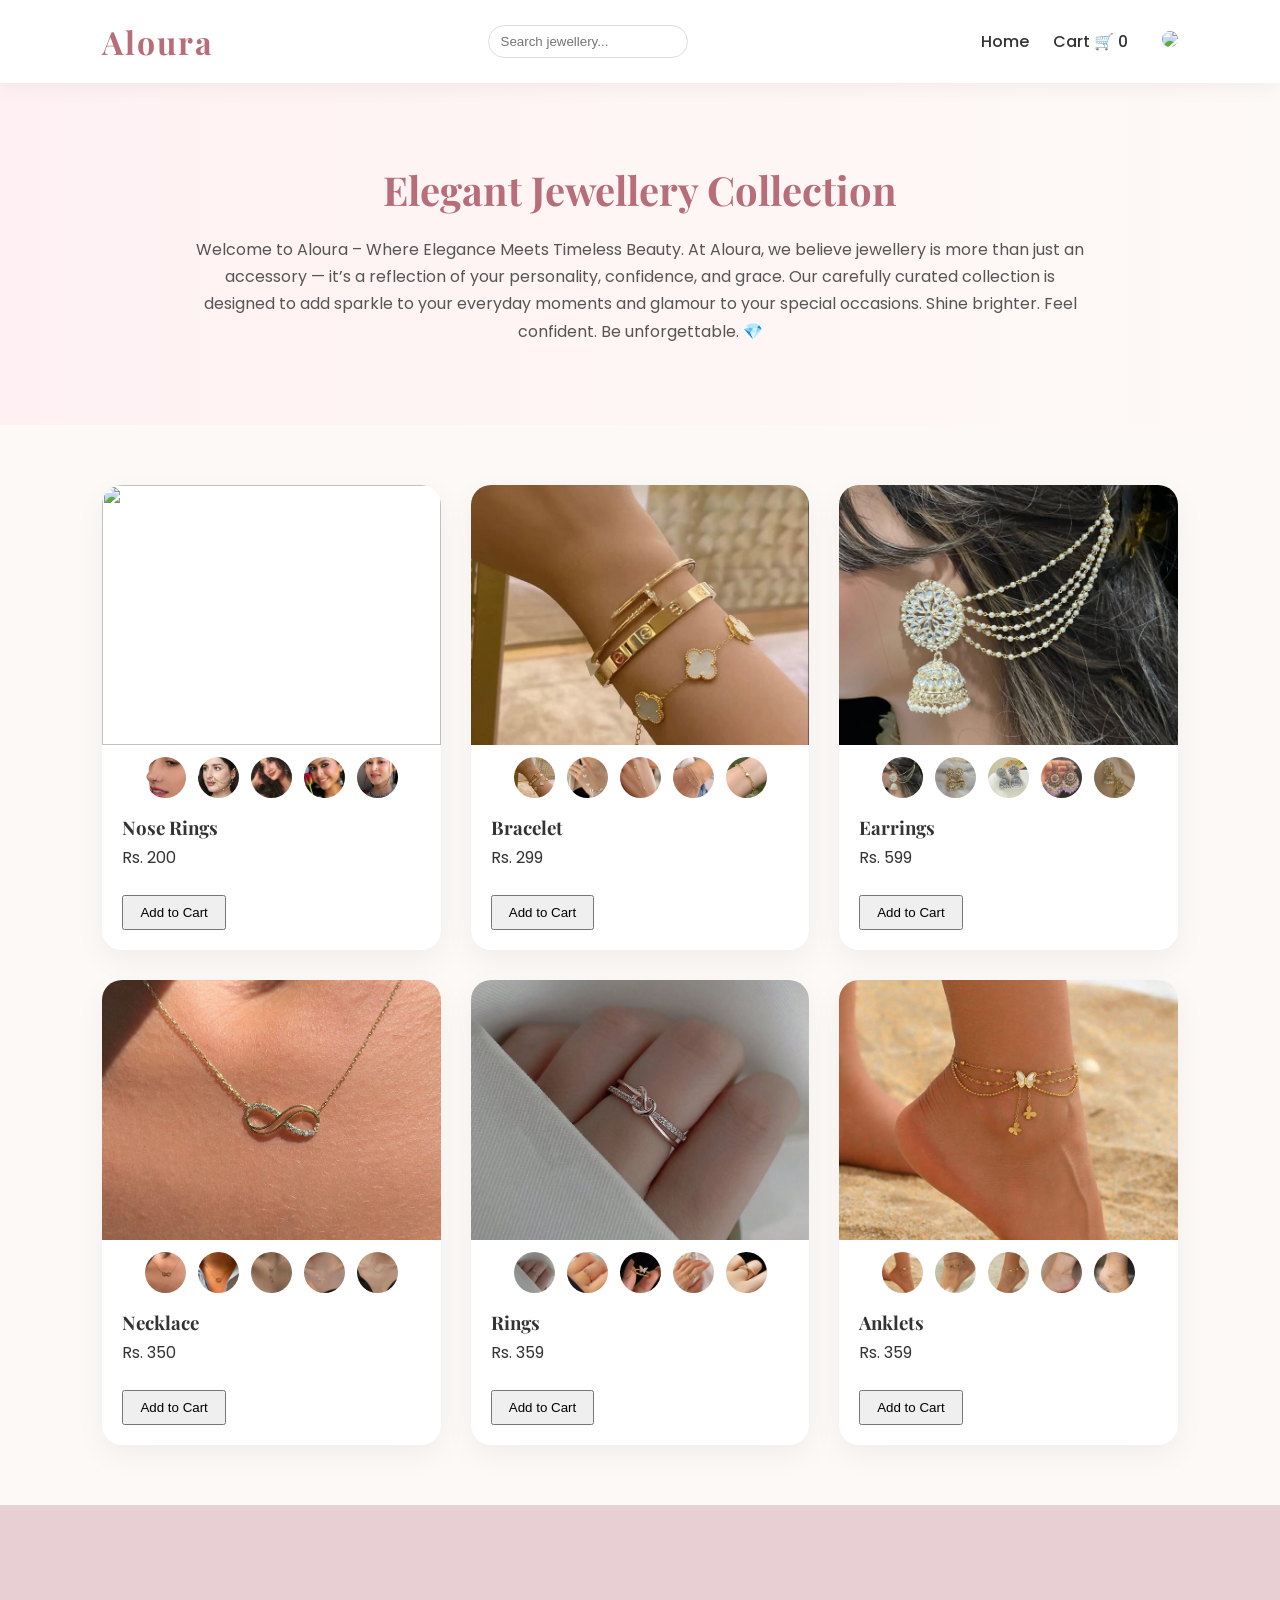
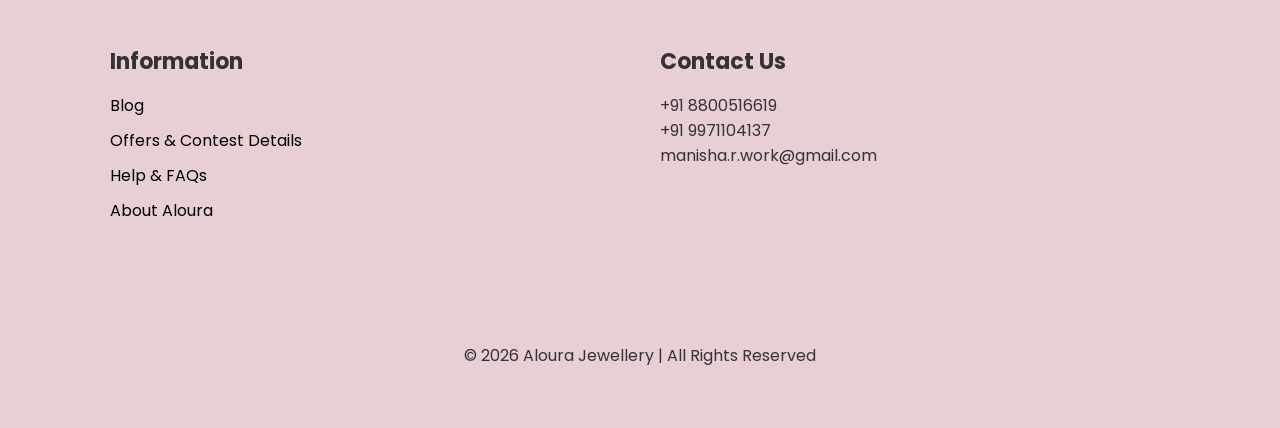
==== index.html @ a0c06a1c "Add files via upload" ====
<!DOCTYPE html>
<html>
<head>
    <title>Jewellery</title>
    <link rel="stylesheet" href="style.css">
</head>

<body>

<header>
    <h1>Aloura</h1>

    <input type="text" id="searchBar" placeholder="Search jewellery..." onkeyup="searchProducts()">

    <nav>
        <a href="index.html">Home</a>
        <a href="cart.html">Cart 🛒 <span id="cart-count">0</span></a>
        <a href="login.html" id="profile-link">
<img id="profile-icon" src="https://cdn-icons-png.flaticon.com/512/847/847969.png" width="28">
</a>
    </nav>
</header>


<!-- Hero Section -->
<section class="hero">
    <h2>Elegant Jewellery Collection</h2>
    <p>
        Welcome to Aloura – Where Elegance Meets Timeless Beauty.
        At Aloura, we believe jewellery is more than just an accessory — it’s a reflection of your personality,
        confidence, and grace. Our carefully curated collection is designed to add sparkle to your everyday
        moments and glamour to your special occasions.
        Shine brighter. Feel confident. Be unforgettable. 💎
    </p>
</section>


<!-- Products Section -->
<section class="products">

    <!-- Nose Ring Product -->
    <div class="product">
        <div class="image-wrapper">
            <img class="main-product"
                 src="https://i.pinimg.com/1200x/d3/a5/17/d3a517268d908f325f69879e1fd48f85.jpg">

            <!-- Variants -->
            <div class="variants">
                <img src="nosering1.jpg"
                     onclick="selectVariant(this,300)">
                <img src="nosering2.jpg"
                     onclick="selectVariant(this,250)">
                <img src="nosering3.jpg"
                     onclick="selectVariant(this,350)">
                <img src="nosering4.jpg"
                     onclick="selectVariant(this,200)">
                <img src="nosering5.jpg"
                     onclick="selectVariant(this,300)">
            </div>
        </div>

        <h3>Nose Rings</h3>
        <p>Rs. <span class="price">200</span></p>
        <button onclick="
addToCart(
'Nose Rings',
this.closest('.product').querySelector('.price').innerText,
this.closest('.product').querySelector('.main-product').src
)">
Add to Cart
</button>
    </div>
    
   

    <!-- Bracelet -->
    <div class="product">

    <div class="image-wrapper">
        <img class="main-product" src="bracelet.jpg">
    </div>

     <!--varients-->
     <div class="variants">
                <img src="bracelet.jpg" onclick="selectVariant(this, 499)">
                <img src="bracelet1.jpg" onclick="selectVariant(this, 399)">
                <img src="bracelet2.jpg" onclick="selectVariant(this, 300)">
                <img src="bracelet3.jpg" onclick="selectVariant(this, 299)">
                <img src="bracelet4.jpg" onclick="selectVariant(this, 300)">
            </div>

    <h3>Bracelet</h3>
    <p>Rs. <span class="price">299</span></p>

    <button onclick="
addToCart(
'Bracelet',
this.closest('.product').querySelector('.price').innerText,
this.closest('.product').querySelector('.main-product').src
)">
Add to Cart
</button>
</div>


    <!-- Traditional Earrings -->
    <div class="product">

    <div class="image-wrapper">
        <img class="main-product" src="traditionalearring.jpg">
    </div>

     <!--varients-->
     <div class="variants">
                <img src="traditionalearring.jpg" onclick="selectVariant(this, 499)">
                <img src="traditionalearring2.jpg" onclick="selectVariant(this, 299)">
                <img src="traditionalearring3.jpg" onclick="selectVariant(this, 350)">
                <img src="traditionalearring4.jpg" onclick="selectVariant(this, 499)">
                <img src="traditionalearring5.jpg" onclick="selectVariant(this, 350)">
            </div>

    <h3>Earrings</h3>
    <p>Rs. <span class="price">599</span></p>

    <button onclick="
addToCart(
'Earrings',
this.closest('.product').querySelector('.price').innerText,
this.closest('.product').querySelector('.main-product').src
)">
Add to Cart
</button>
</div>


    <!-- Necklace -->
    <div class="product">

    <div class="image-wrapper">
        <img class="main-product" src="necklace1.jpg">
    </div>

     <!--varients-->
     <div class="variants">
                <img src="necklace1.jpg" onclick="selectVariant(this, 350)">
                <img src="necklace2.jpg" onclick="selectVariant(this, 399)">
                <img src="necklace3.jpg" onclick="selectVariant(this, 350)">
                <img src="necklace4.jpg" onclick="selectVariant(this, 459)">
                <img src="necklace5.jpg" onclick="selectVariant(this, 490)">
            </div>

    <h3>Necklace</h3>
    <p>Rs. <span class="price">350</span></p>

    <button onclick="
addToCart(
'Necklace',
this.closest('.product').querySelector('.price').innerText,
this.closest('.product').querySelector('.main-product').src
)">
Add to Cart
</button>
</div>


    <!-- Ring -->
    <div class="product">

    <div class="image-wrapper">
        <img class="main-product" src="ring1.jpg">
    </div>

     <!--varients-->
     <div class="variants">
                <img src="ring1.jpg" onclick="selectVariant(this, 359)">
                <img src="ring2.jpg" onclick="selectVariant(this, 399)">
                <img src="ring3.jpg" onclick="selectVariant(this, 350)">
                <img src="ring4.jpg" onclick="selectVariant(this, 490)">
                <img src="ring5.jpg" onclick="selectVariant(this, 490)">
            </div>

    <h3>Rings</h3>
    <p>Rs. <span class="price">359</span></p>

    <button onclick="
addToCart(
'Rings',
this.closest('.product').querySelector('.price').innerText,
this.closest('.product').querySelector('.main-product').src
)">
Add to Cart
</button>
</div>


    <!-- Anklets -->
    <div class="product">

    <div class="image-wrapper">
        <img class="main-product" src="anklet1.jpg">
    </div>

     <!--varients-->
     <div class="variants">
                <img src="anklet1.jpg" onclick="selectVariant(this, 359)">
                <img src="anklet2.jpg" onclick="selectVariant(this, 399)">
                <img src="anklet3.jpg" onclick="selectVariant(this, 350)">
                <img src="anklet4.jpg" onclick="selectVariant(this, 300)">
                <img src="anklet5.jpg" onclick="selectVariant(this, 300)">
            </div>

    <h3>Anklets</h3>
    <p>Rs. <span class="price">359</span></p>

    <button onclick="
addToCart(
'Anklets',
this.closest('.product').querySelector('.price').innerText,
this.closest('.product').querySelector('.main-product').src
)">
Add to Cart
</button>
</div>   <!-- Anklets product end -->

</section>   <!-- PRODUCTS SECTION CLOSE -->

<!-- ================= BLOG SECTION ================= -->
<footer class="premium-footer">


<!-- ================= BLOG SECTION ================= -->

<!-- BLOG POPUP -->
 <footer class="premium-footer">

    <div class="footer-container">

        <!-- LEFT COLUMN -->
        <div class="footer-column">
            <h2>Information</h2>
            <ul>
<li>
<a href="javascript:void(0);" onclick="openBlog()">Blog</a>
</li>

<li>
<a href="javascript:void(0);" onclick="openOffers()">Offers & Contest Details</a>
</li>

<li>
<a href="javascript:void(0);" onclick="openHelp()">Help & FAQs</a>
</li>
<li>
<a href="javascript:void(0);" onclick="openAbout()">About Aloura</a>
</li>
</ul>
        </div>

        <!-- RIGHT COLUMN -->
        <div class="footer-column">
            <h2>Contact Us</h2>
           <p>+91 8800516619</p>
            <p>+91 9971104137</p>
            <p>manisha.r.work@gmail.com</p>
        </div>

    </div>

</footer>

<p style="text-align:center; margin-top:30px;">
© 2026 Aloura Jewellery | All Rights Reserved
</p>


<!-- BLOG MODAL -->
<div id="blogModal" class="blog-modal">
    <div class="blog-content">

        <span class="close-btn" onclick="closeBlog()">×</span>

        <h2>🌸 The Art of Everyday Elegance</h2>

<p>
At <strong>Aloura</strong>, jewellery is not just an accessory — it’s a reflection of confidence and grace.
</p>

<p>
From elegant nose rings to statement necklaces, every piece is designed to make you shine every day.
</p>

<p>
But true elegance is not about wearing heavy pieces — it’s about choosing jewellery that feels like you.
</p>

<h3>✨ Why Everyday Jewellery Matters</h3>

<ul>
    <li>Minimal designs that complement both ethnic and western outfits</li>
    <li>Lightweight pieces perfect for daily wear</li>
    <li>Subtle sparkle that enhances your natural beauty</li>
    <li>Versatile styles for office, college, and special occasions</li>
</ul>

<p>
Jewellery has the power to transform even the simplest outfit into something special. 
A delicate ring can add charm to your hands, soft earrings can brighten your face, 
and a graceful necklace can complete your entire look effortlessly.
</p>


    </div>
</div>  <!-- blog modal close -->

<!-- new model-->
 <div id="offersModal" class="blog-modal">

    <div class="blog-content">

        <span class="close-btn" onclick="closeOffers()">×</span>

        <h2>🎁 Exclusive Offers & Contests</h2>

        <p>
        Discover exciting offers and exclusive contests at <strong>Aloura</strong>.
        </p>

        <p>
        Enjoy special discounts, limited-time deals, and fun giveaways designed
        to add more sparkle to your jewellery shopping experience.
        </p>

        <h3>✨ What You Can Expect</h3>

        <ul>
            <li>Seasonal discounts on selected jewellery</li>
            <li>Special festival offers</li>
            <li>Exclusive Instagram giveaways</li>
            <li>Lucky draw contests for loyal customers</li>
        </ul>

        <p>
        Stay connected with Aloura and never miss a chance to shine with
        beautiful jewellery at amazing prices. 💎
        </p>

    </div>

</div>

<div id="helpModal" class="blog-modal">

<div class="blog-content">

<span class="close-btn" onclick="closeHelp()">×</span>

<h2>💬 Need Help?</h2>

<p>
Have questions? We're here to help.  
Send us your query and our team will get back to you soon.
</p>

<form action="https://formsubmit.co/manisha.r.work@gmail.com" method="POST">

<input type="text" name="name" placeholder="Your Name" required>

<input type="email" name="email" placeholder="Your Email" required>

<textarea name="message" placeholder="Write your question..." required></textarea>

<button type="submit">Send Message</button>

</form>

</div>
</div>

<div id="aboutModal" class="blog-modal">

<div class="blog-content">

<span class="close-btn" onclick="closeAbout()">×</span>

<h2>💎 About Aloura</h2>

<p>
At <strong>Aloura</strong>, we believe that jewellery is more than just an accessory — it is a reflection of your personality, confidence, and individuality.
</p>

<p>
Our brand is inspired by the idea that every woman deserves to feel elegant & unique. Each piece in our collection is thoughtfully curated to bring a perfect balance of modern style and timeless beauty.
</p>

<p>
From delicate rings to elegant necklaces and graceful anklets, every design is created to enhance your natural charm and complement your everyday style.
</p>

<h3>✨ Our Jewellery Focus</h3>

<ul>
<li>Stylish yet minimal</li>
<li>Perfect for everyday wear</li>
<li>Elegant for special occasions</li>
</ul>

<p>
Our mission is — to create jewellery that helps you shine effortlessly in every moment of life.
</p>

<p>
At <strong>Aloura</strong>, we don’t just sell jewellery — we celebrate confidence, beauty, and self-expression.
</p>

<p>
<strong>Shine brighter. Feel confident. Be unforgettable with Aloura. ✨</strong>
</p>

</div>
</div> 

<script src="script.js"></script>

</body>
</html>
---- style.css ----
/* Google Font */
@import url('https://fonts.googleapis.com/css2?family=Playfair+Display:wght@500;700&family=Poppins:wght@300;400;500&display=swap');

/* Reset */
* {
    margin: 0;
    padding: 0;
    box-sizing: border-box;
}

/* Body */
body {
    font-family: 'Poppins', sans-serif;
    background: #fdf9f6;
    color: #333;
    transition: 0.3s ease;
}

/* Header */
header {
    display: flex;
    justify-content: space-between;
    align-items: center;
    padding: 20px 8%;
    background: white;
    box-shadow: 0 4px 20px rgba(0,0,0,0.05);
    position: sticky;
    top: 0;
    z-index: 100;
}

header h1 {
    font-family: 'Playfair Display', serif;
    font-size: 32px;
    letter-spacing: 2px;
    color: #b76e79;
}

nav a {
    text-decoration: none;
    margin-left: 20px;
    color: #333;
    font-weight: 500;
    transition: 0.3s;
}

nav a:hover {
    color: #b76e79;
}

#searchBar{
    padding:8px 12px;
    border-radius:20px;
    border:1px solid #ddd;
    width:200px;
    outline:none;
}

#searchBar:focus{
    border-color:#b76e79;
}

/* Hero Section */
.hero {
    text-align: center;
    padding: 80px 15%;
    background: linear-gradient(to right, #fff1f3, #fdf9f6);
}

.hero h2 {
    font-family: 'Playfair Display', serif;
    font-size: 40px;
    margin-bottom: 20px;
    color: #b76e79;
}

.hero p {
    font-size: 16px;
    line-height: 1.7;
    color: #555;
}

/* Products Section */
.products {
    display: grid;
    grid-template-columns: repeat(auto-fit, minmax(250px, 1fr));
    gap: 30px;
    padding: 60px 8%;
}

/* Product Card */
.product {
    background: #ffffff;
    border-radius: 20px;
    overflow: hidden;
    box-shadow: 0 10px 30px rgba(0,0,0,0.05);
    transition: 0.3s ease;
}

.product:hover {
    transform: translateY(-10px);
    box-shadow: 0 15px 35px rgba(0,0,0,0.1);
}

.product .main-product {
    width: 100%;
    height: 260px;
    object-fit: cover;
    display: block;
}

/* Product Content */
.product h3 {
    font-family: 'Playfair Display', serif;
    padding: 15px 20px 5px;
}

.product p {
    padding: 0 20px 10px;
}

.product button {
    margin: 15px 20px 20px;
}

button:hover {
    background: #9c5c65;
}

/* Variants */
.variants {
    display: flex;
    justify-content: center;
    gap: 8px;
    padding: 10px 0 0;
}

.variants img {
    width: 45px;
    height: 45px;
    border-radius: 50%;
    object-fit: cover;
    cursor: pointer;
    border: 2px solid transparent;
    transition: 0.3s;
}

.variants img:hover {
    border-color: #b76e79;
    transform: scale(1.1);
}

/* Image Zoom Effect */
.image-wrapper {
    position: relative;
}

.main-product {
    transition: transform 0.4s ease;
}

.image-wrapper:hover .main-product {
    transform: scale(1.1);
}

/* Button Animation */
button {
    position: relative;
    overflow: hidden;
}

button::after {
    content: "";
    position: absolute;
    width: 0;
    height: 100%;
    background: rgba(255,255,255,0.3);
    left: 0;
    top: 0;
    transition: width 0.4s ease;
}

button:hover::after {
    width: 100%;
}

button:active {
    transform: scale(0.95);
}
.product button {
    width: auto;
    height: auto;
    padding: 8px 16px;
    display: inline-block;
}
.product {
    display: flex;
    flex-direction: column;
}

.product button {
    align-self: flex-start;
}


/* ================= CART PAGE ================= */

.cart-section {
    padding: 60px;
    background: #fdecef;
    min-height: 100vh;
}

.cart-section h2 {
    text-align: center;
    margin-bottom: 40px;
}

.cart-item {
    display: flex;
    align-items: center;
    background: white;
    padding: 20px;
    margin-bottom: 20px;
    border-radius: 15px;
    box-shadow: 0 5px 15px rgba(0,0,0,0.08);
}

.cart-item img {
    width: 80px;
    height: 80px;
    object-fit: cover;
    border-radius: 10px;
    margin-right: 20px;
}

.cart-item h3 {
    margin: 0;
}

.cart-item p {
    margin: 5px 0;
    color: #777;
}

.cart-item button {
    margin-left: auto;
    background: #ffcad4;
    border: none;
    padding: 8px 14px;
    border-radius: 8px;
    cursor: pointer;
}

.cart-item button:hover {
    background: #f4a9b8;
}

.cart-summary {
    text-align: center;
    margin-top: 30px;
}

.checkout-btn {
    background: #ffb6c1;
    border: none;
    padding: 12px 25px;
    border-radius: 25px;
    cursor: pointer;
    font-weight: 600;
}

.checkout-btn:hover {
    background: #ff8fab;
}

/* Checkout */
.checkout {
    padding: 60px;
    text-align: center;
}

.checkout input {
    display: block;
    margin: 15px auto;
    padding: 10px;
    width: 300px;
}

.checkout button {
    padding: 10px 25px;
    background: #ffb6c1;
    border: none;
    border-radius: 25px;
}

/* Responsive */
@media (max-width: 768px) {
    .hero {
        padding: 60px 10%;
    }

    header {
        flex-direction: column;
        gap: 10px;
    }
}

/* ===== PREMIUM FOOTER ===== */

.premium-footer {
    width: 100%;
    background-color: #e8cfd3;
    padding: 60px 20px;
    box-sizing: border-box;
}

.footer-container {
    display: flex;
    justify-content: space-between;
    align-items: flex-start;
    max-width: 1100px;
    margin: auto;
    flex-wrap: wrap;
    width: 100%;
}

.footer-column {
    flex: 1;
    min-width: 250px;
    margin: 20px;
}

.footer-column h2 {
    margin-bottom: 15px;
    font-size: 22px;
}

.footer-column h3 {
    margin-top: 20px;
    margin-bottom: 10px;
    font-size: 18px;
}

.footer-column ul {
    list-style: none;
    padding: 0;
}

.footer-column ul li {
    margin-bottom: 10px;
}

.footer-column ul li a {
    text-decoration: none;
    color: black;
    transition: 0.3s;
}

.footer-column ul li a:hover {
    color: #b76e79;
}

.footer-icons {
    margin-top: 15px;
}

.footer-icons a {
    font-size: 22px;
    margin-right: 10px;
    text-decoration: none;
}

/* ================= BLOG CARD ================= */

.blog-section {
    padding: 60px;
    text-align: center;
}

.blog-card {
    background: #fde6ec;
    padding: 30px;
    width: 350px;
    margin: auto;
    border-radius: 15px;
    cursor: pointer;
    transition: 0.3s ease;
    box-shadow: 0 5px 15px rgba(0,0,0,0.1);
}

.blog-card:hover {
    transform: translateY(-8px);
    background: #fbd3df;
}

.blog-card h2 {
    margin-bottom: 10px;
}
.blog-content input,
.blog-content textarea{

width:100%;
padding:10px;
margin:10px 0;
border-radius:8px;
border:1px solid #ddd;
}

.blog-content textarea{
height:120px;
resize:none;
}

.blog-content button{
background:#ffb6c1;
border:none;
padding:10px 20px;
border-radius:20px;
cursor:pointer;
}

/* ================= BLOG MODAL ================= */

.blog-modal {
    display: none;
    position: fixed;
    inset: 0;
    background: rgba(0,0,0,0.6);
    justify-content: center;
    align-items: center;
}

.blog-modal.active {
    display: flex;
}

.blog-content {
    background: white;
    position: relative;
    padding: 30px;
    max-width: 600px;
    border-radius: 10px;
    animation: popup 0.3s ease;
}

.close-btn {
    position: absolute;
    top: 15px;
    right: 20px;
    font-size: 28px;
    cursor: pointer;
}

@keyframes popup {
    from { transform: scale(0.8); opacity: 0; }
    to { transform: scale(1); opacity: 1; }
}

/* EMPTY CART */

.empty-cart {
    text-align: center;
    padding: 60px;
}

.shop-btn {
    display: inline-block;
    margin-top: 15px;
    padding: 10px 20px;
    background: #ffb6c1;
    border-radius: 25px;
    text-decoration: none;
    color: black;
}


/* CART ITEM */

.cart-item {
    display: flex;
    justify-content: space-between;
    align-items: center;
}

.cart-details {
    flex: 1;
}

.quantity-box {
    display: flex;
    align-items: center;
    margin-top: 10px;
}

.quantity-box button {
    background: #ffd6e0;
    border: none;
    padding: 5px 10px;
    cursor: pointer;
    border-radius: 6px;
}

.quantity-box span {
    margin: 0 10px;
}

.remove-btn {
    background: #f8c8d8;
    border: none;
    padding: 6px 14px;
    border-radius: 8px;
    cursor: pointer;
}

.remove-btn:hover {
    background: #ff8fab;
}
button:active {
    transform: scale(0.95);
}

.toast {
    position: fixed;
    bottom: 30px;
    right: 30px;
    background: #ffb6c1;
    padding: 12px 20px;
    border-radius: 25px;
    animation: fadeIn 0.3s ease;
}

@keyframes fadeIn {
    from { opacity: 0; transform: translateY(10px); }
    to { opacity: 1; transform: translateY(0); }
}

.cart-left {
    display: flex;
    align-items: center;
    gap: 20px;
}

/* Close Button Style */

.close-btn {
    position: absolute;
    top: 15px;
    right: 20px;
    font-size: 28px;
    font-weight: bold;
    cursor: pointer;
    color: #333;
}

.close-btn:hover {
    color: #b76e79;
}

/**login **/
.login-box{
width:350px;
margin:100px auto;
padding:30px;
background:white;
border-radius:15px;
box-shadow:0 5px 20px rgba(0,0,0,0.1);
text-align:center;
}

.login-box input{
width:100%;
padding:10px;
margin:10px 0;
border-radius:8px;
border:1px solid #ddd;
}

.login-box button{
background:#ffb6c1;
border:none;
padding:10px 20px;
border-radius:20px;
cursor:pointer;
margin-top:10px;
}

#profile-icon{
border-radius:50%;
cursor:pointer;
margin-left:10px;
}

#profile-icon:hover{
transform:scale(1.1);
transition:0.2s;
}
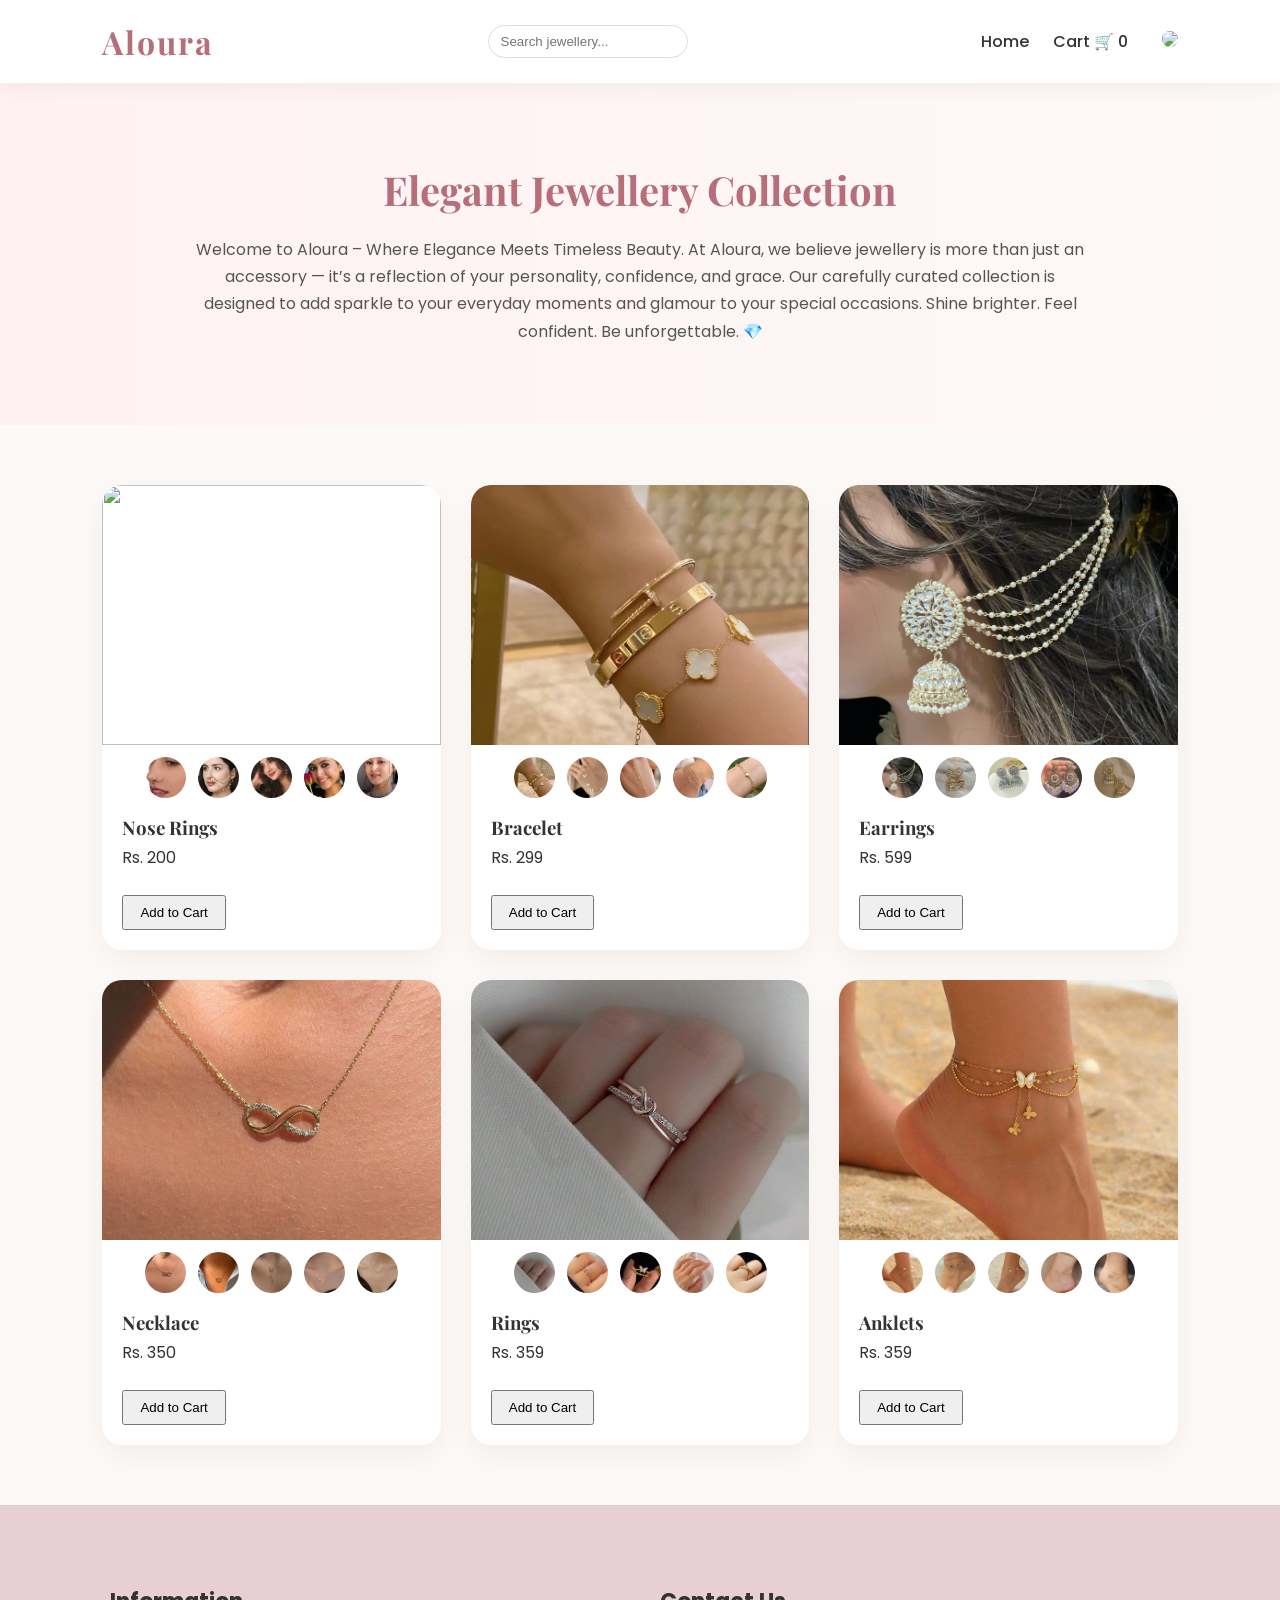
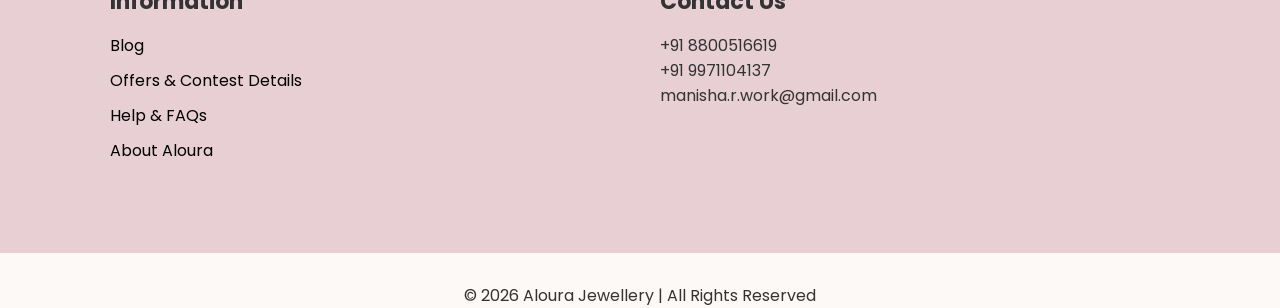
==== commit 6e6c1bdc: "Updated mobile layout fix Updated mobile layout fix" ====
--- a/index.html
+++ b/index.html
@@ -1,8 +1,9 @@
 <!DOCTYPE html>
 <html>
 <head>
-    <title>Jewellery</title>
-    <link rel="stylesheet" href="style.css">
+<title>Aloura</title>
+<meta name="viewport" content="width=device-width, initial-scale=1.0">
+<link rel="stylesheet" href="style.css">
 </head>
 
 <body>
@@ -225,10 +226,6 @@
 </section>   <!-- PRODUCTS SECTION CLOSE -->
 
 <!-- ================= BLOG SECTION ================= -->
-<footer class="premium-footer">
-
-
-<!-- ================= BLOG SECTION ================= -->
 
 <!-- BLOG POPUP -->
  <footer class="premium-footer">
--- a/style.css
+++ b/style.css
@@ -594,4 +594,61 @@
 #profile-icon:hover{
 transform:scale(1.1);
 transition:0.2s;
+}
+
+@media (max-width:768px){
+
+body{
+font-size:16px;
+}
+
+.hero h2{
+font-size:28px;
+}
+
+.hero p{
+font-size:15px;
+}
+
+.product h3{
+font-size:18px;
+}
+
+.product p{
+font-size:16px;
+}
+
+header h1{
+font-size:26px;
+}
+
+nav a{
+font-size:16px;
+}
+
+}
+
+/* DESKTOP */
+.products {
+    display: grid;
+    grid-template-columns: repeat(3, 1fr);
+    gap: 30px;
+    padding: 60px 8%;
+}
+
+/* MOBILE FIX */
+@media (max-width:768px){
+
+.products{
+    grid-template-columns: 1fr 1fr !important;
+}
+
+}
+
+@media (max-width:480px){
+
+.products{
+    grid-template-columns: 1fr !important;
+}
+
 }
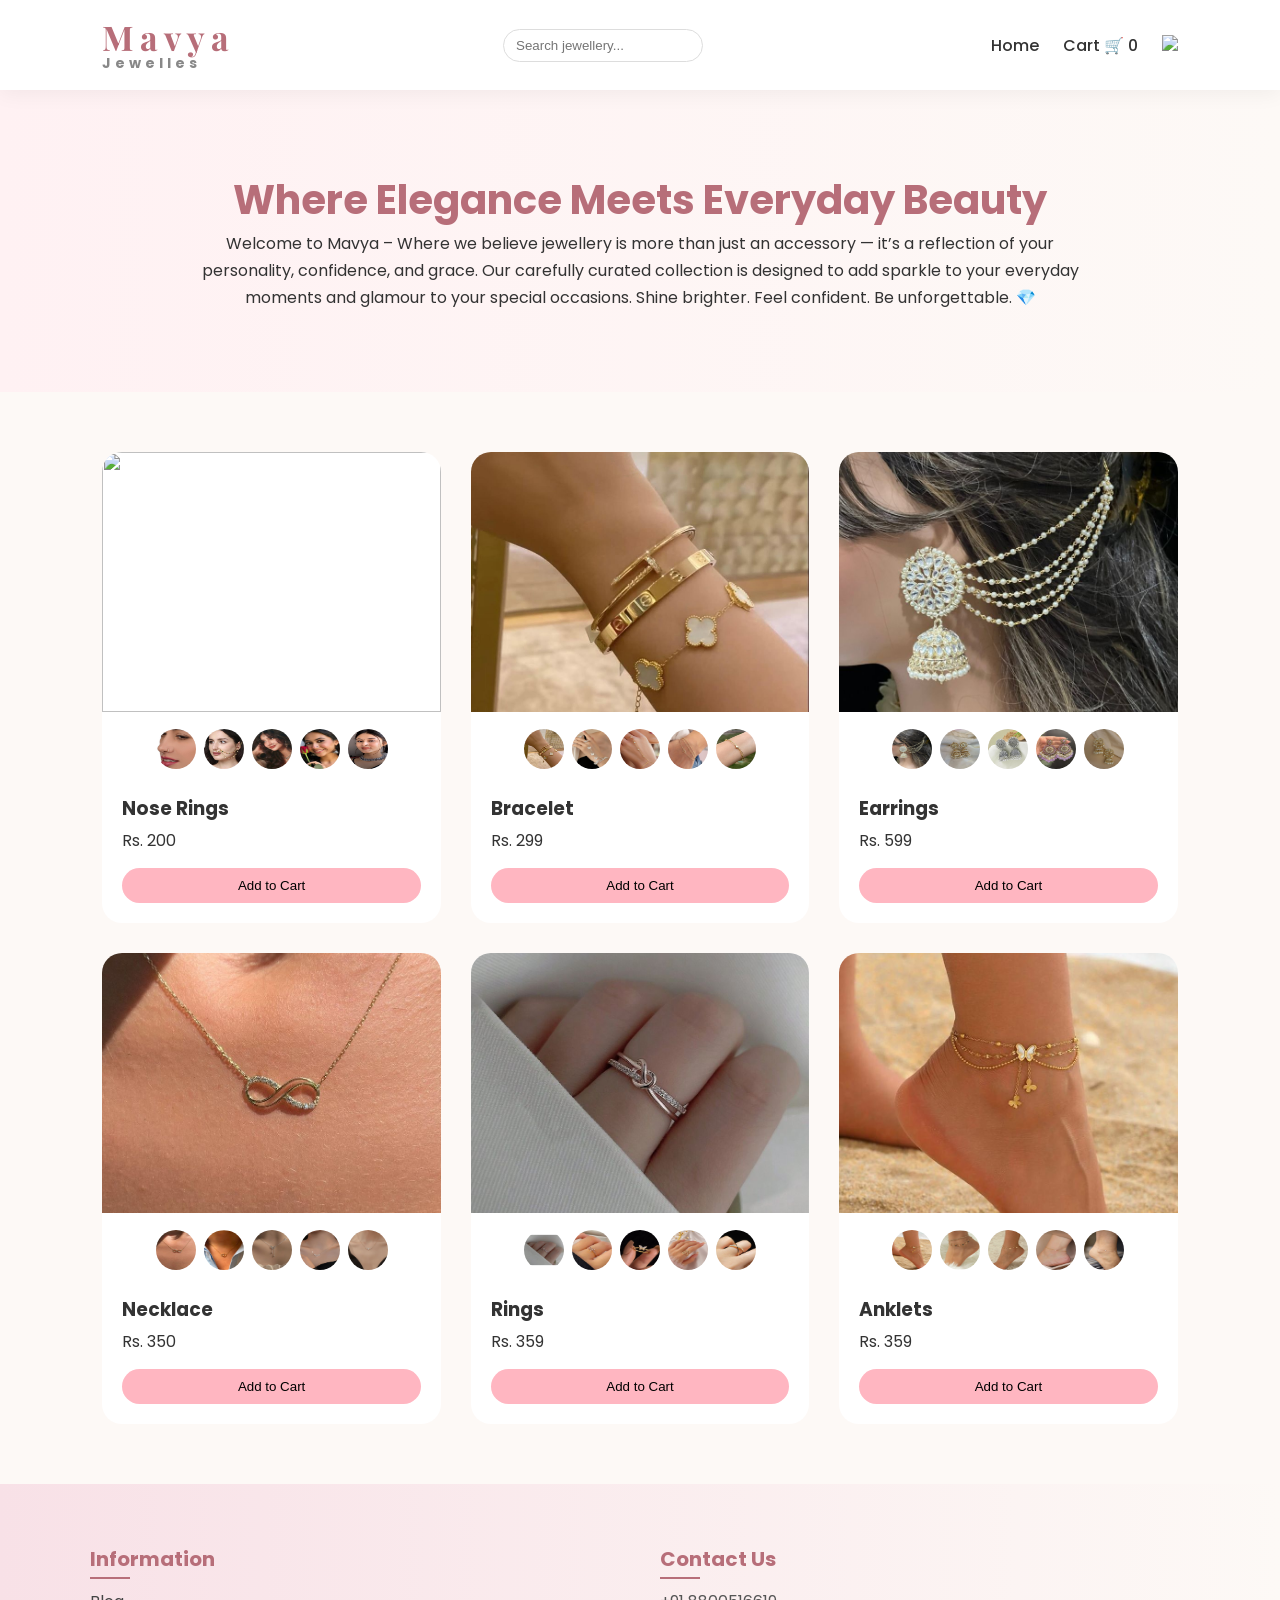
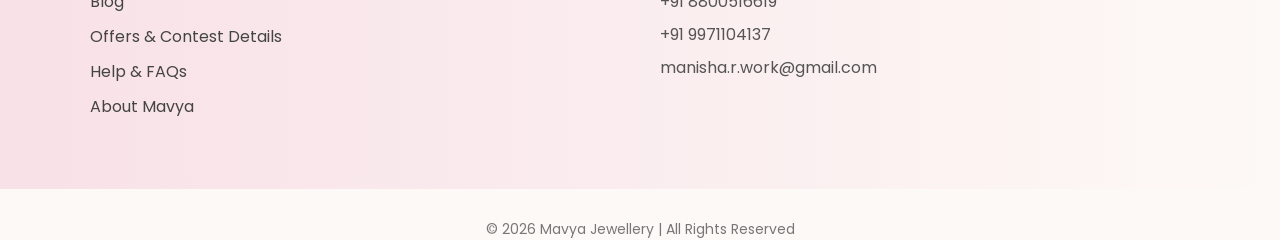
==== commit dad6336f: "Add files via upload updated form" ====
--- a/index.html
+++ b/index.html
@@ -1,7 +1,7 @@
 <!DOCTYPE html>
 <html>
 <head>
-<title>Aloura</title>
+<title>Mavya Jewellery</title>
 <meta name="viewport" content="width=device-width, initial-scale=1.0">
 <link rel="stylesheet" href="style.css">
 </head>
@@ -9,7 +9,10 @@
 <body>
 
 <header>
-    <h1>Aloura</h1>
+    <h1 class="logo">
+    <span class="brand">Mavya</span>
+    <span class="sub">Jewelles</span>
+</h1>
 
     <input type="text" id="searchBar" placeholder="Search jewellery..." onkeyup="searchProducts()">
 
@@ -25,10 +28,9 @@
 
 <!-- Hero Section -->
 <section class="hero">
-    <h2>Elegant Jewellery Collection</h2>
+    <h2>Where Elegance Meets Everyday Beauty</h2>
     <p>
-        Welcome to Aloura – Where Elegance Meets Timeless Beauty.
-        At Aloura, we believe jewellery is more than just an accessory — it’s a reflection of your personality,
+        Welcome to Mavya – Where we believe jewellery is more than just an accessory — it’s a reflection of your personality,
         confidence, and grace. Our carefully curated collection is designed to add sparkle to your everyday
         moments and glamour to your special occasions.
         Shine brighter. Feel confident. Be unforgettable. 💎
@@ -248,7 +250,7 @@
 <a href="javascript:void(0);" onclick="openHelp()">Help & FAQs</a>
 </li>
 <li>
-<a href="javascript:void(0);" onclick="openAbout()">About Aloura</a>
+<a href="javascript:void(0);" onclick="openAbout()">About Mavya</a>
 </li>
 </ul>
         </div>
@@ -266,7 +268,7 @@
 </footer>
 
 <p style="text-align:center; margin-top:30px;">
-© 2026 Aloura Jewellery | All Rights Reserved
+© 2026 Mavya Jewellery | All Rights Reserved
 </p>
 
 
@@ -279,7 +281,7 @@
         <h2>🌸 The Art of Everyday Elegance</h2>
 
 <p>
-At <strong>Aloura</strong>, jewellery is not just an accessory — it’s a reflection of confidence and grace.
+At <strong>Mavya</strong>, jewellery is not just an accessory — it’s a reflection of confidence and grace.
 </p>
 
 <p>
@@ -319,7 +321,7 @@
         <h2>🎁 Exclusive Offers & Contests</h2>
 
         <p>
-        Discover exciting offers and exclusive contests at <strong>Aloura</strong>.
+        Discover exciting offers and exclusive contests at <strong>Mavya</strong>.
         </p>
 
         <p>
@@ -337,7 +339,7 @@
         </ul>
 
         <p>
-        Stay connected with Aloura and never miss a chance to shine with
+        Stay connected with Mavya and never miss a chance to shine with
         beautiful jewellery at amazing prices. 💎
         </p>
 
@@ -360,13 +362,17 @@
 
 <form action="https://formsubmit.co/manisha.r.work@gmail.com" method="POST">
 
-<input type="text" name="name" placeholder="Your Name" required>
-
-<input type="email" name="email" placeholder="Your Email" required>
-
-<textarea name="message" placeholder="Write your question..." required></textarea>
-
-<button type="submit">Send Message</button>
+    <input type="text" name="name" placeholder="Your Name" required>
+
+    <input type="email" name="email" placeholder="Your Email" required>
+
+    <textarea name="message" placeholder="Write your question..." required></textarea>
+
+    <!-- hidden inputs -->
+    <input type="hidden" name="_http://127.0.0.1:5500/" value="https://Manisha04.github.io/thankyou.html">
+    <input type="hidden" name="_captcha" value="false">
+
+    <button type="submit">Send Message</button>
 
 </form>
 
@@ -379,10 +385,10 @@
 
 <span class="close-btn" onclick="closeAbout()">×</span>
 
-<h2>💎 About Aloura</h2>
-
-<p>
-At <strong>Aloura</strong>, we believe that jewellery is more than just an accessory — it is a reflection of your personality, confidence, and individuality.
+<h2>💎 About Mavya</h2>
+
+<p>
+At <strong>Mavya</strong>, we believe that jewellery is more than just an accessory — it is a reflection of your personality, confidence, and individuality.
 </p>
 
 <p>
@@ -410,14 +416,13 @@
 </p>
 
 <p>
-<strong>Shine brighter. Feel confident. Be unforgettable with Aloura. ✨</strong>
+<strong>Shine brighter. Feel confident. Be unforgettable with Mavya. ✨</strong>
 </p>
 
 </div>
 </div> 
 
 <script src="script.js"></script>
-
 </body>
 </html>
 
--- a/style.css
+++ b/style.css
@@ -1,14 +1,14 @@
 /* Google Font */
 @import url('https://fonts.googleapis.com/css2?family=Playfair+Display:wght@500;700&family=Poppins:wght@300;400;500&display=swap');
 
-/* Reset */
+/* RESET */
 * {
     margin: 0;
     padding: 0;
     box-sizing: border-box;
 }
 
-/* Body */
+/* BODY */
 body {
     font-family: 'Poppins', sans-serif;
     background: #fdf9f6;
@@ -16,7 +16,7 @@
     transition: 0.3s ease;
 }
 
-/* Header */
+/* HEADER */
 header {
     display: flex;
     justify-content: space-between;
@@ -32,35 +32,48 @@
 header h1 {
     font-family: 'Playfair Display', serif;
     font-size: 32px;
-    letter-spacing: 2px;
-    color: #b76e79;
-}
-
+    letter-spacing: 3px;
+    color: #b76e79;
+}
+
+/* NAVBAR */
 nav a {
     text-decoration: none;
     margin-left: 20px;
     color: #333;
     font-weight: 500;
-    transition: 0.3s;
-}
-
-nav a:hover {
-    color: #b76e79;
-}
-
-#searchBar{
-    padding:8px 12px;
-    border-radius:20px;
-    border:1px solid #ddd;
-    width:200px;
-    outline:none;
-}
-
-#searchBar:focus{
-    border-color:#b76e79;
-}
-
-/* Hero Section */
+    position: relative;
+}
+
+/* UNDERLINE HOVER */
+nav a::after {
+    content: "";
+    position: absolute;
+    width: 0%;
+    height: 2px;
+    bottom: -5px;
+    left: 0;
+    background: #b76e79;
+    transition: 0.3s;
+}
+
+nav a:hover::after {
+    width: 100%;
+}
+
+/* SEARCH */
+#searchBar {
+    padding: 8px 12px;
+    border-radius: 20px;
+    border: 1px solid #ddd;
+    width: 200px;
+}
+
+#searchBar:focus {
+    border-color: #b76e79;
+}
+
+/* HERO */
 .hero {
     text-align: center;
     padding: 80px 15%;
@@ -68,567 +81,22 @@
 }
 
 .hero h2 {
-    font-family: 'Playfair Display', serif;
     font-size: 40px;
-    margin-bottom: 20px;
-    color: #b76e79;
+    color: #b76e79;
+    animation: fadeUp 1s ease;
 }
 
 .hero p {
-    font-size: 16px;
     line-height: 1.7;
-    color: #555;
-}
-
-/* Products Section */
-.products {
-    display: grid;
-    grid-template-columns: repeat(auto-fit, minmax(250px, 1fr));
-    gap: 30px;
-    padding: 60px 8%;
-}
-
-/* Product Card */
-.product {
-    background: #ffffff;
-    border-radius: 20px;
-    overflow: hidden;
-    box-shadow: 0 10px 30px rgba(0,0,0,0.05);
-    transition: 0.3s ease;
-}
-
-.product:hover {
-    transform: translateY(-10px);
-    box-shadow: 0 15px 35px rgba(0,0,0,0.1);
-}
-
-.product .main-product {
-    width: 100%;
-    height: 260px;
-    object-fit: cover;
-    display: block;
-}
-
-/* Product Content */
-.product h3 {
-    font-family: 'Playfair Display', serif;
-    padding: 15px 20px 5px;
-}
-
-.product p {
-    padding: 0 20px 10px;
-}
-
-.product button {
-    margin: 15px 20px 20px;
-}
-
-button:hover {
-    background: #9c5c65;
-}
-
-/* Variants */
-.variants {
-    display: flex;
-    justify-content: center;
-    gap: 8px;
-    padding: 10px 0 0;
-}
-
-.variants img {
-    width: 45px;
-    height: 45px;
-    border-radius: 50%;
-    object-fit: cover;
-    cursor: pointer;
-    border: 2px solid transparent;
-    transition: 0.3s;
-}
-
-.variants img:hover {
-    border-color: #b76e79;
-    transform: scale(1.1);
-}
-
-/* Image Zoom Effect */
-.image-wrapper {
-    position: relative;
-}
-
-.main-product {
-    transition: transform 0.4s ease;
-}
-
-.image-wrapper:hover .main-product {
-    transform: scale(1.1);
-}
-
-/* Button Animation */
-button {
-    position: relative;
-    overflow: hidden;
-}
-
-button::after {
-    content: "";
-    position: absolute;
-    width: 0;
-    height: 100%;
-    background: rgba(255,255,255,0.3);
-    left: 0;
-    top: 0;
-    transition: width 0.4s ease;
-}
-
-button:hover::after {
-    width: 100%;
-}
-
-button:active {
-    transform: scale(0.95);
-}
-.product button {
-    width: auto;
-    height: auto;
-    padding: 8px 16px;
-    display: inline-block;
-}
-.product {
-    display: flex;
-    flex-direction: column;
-}
-
-.product button {
-    align-self: flex-start;
-}
-
-
-/* ================= CART PAGE ================= */
-
-.cart-section {
-    padding: 60px;
-    background: #fdecef;
-    min-height: 100vh;
-}
-
-.cart-section h2 {
-    text-align: center;
-    margin-bottom: 40px;
-}
-
-.cart-item {
-    display: flex;
-    align-items: center;
-    background: white;
-    padding: 20px;
-    margin-bottom: 20px;
-    border-radius: 15px;
-    box-shadow: 0 5px 15px rgba(0,0,0,0.08);
-}
-
-.cart-item img {
-    width: 80px;
-    height: 80px;
-    object-fit: cover;
-    border-radius: 10px;
-    margin-right: 20px;
-}
-
-.cart-item h3 {
-    margin: 0;
-}
-
-.cart-item p {
-    margin: 5px 0;
-    color: #777;
-}
-
-.cart-item button {
-    margin-left: auto;
-    background: #ffcad4;
-    border: none;
-    padding: 8px 14px;
-    border-radius: 8px;
-    cursor: pointer;
-}
-
-.cart-item button:hover {
-    background: #f4a9b8;
-}
-
-.cart-summary {
-    text-align: center;
-    margin-top: 30px;
-}
-
-.checkout-btn {
-    background: #ffb6c1;
-    border: none;
-    padding: 12px 25px;
-    border-radius: 25px;
-    cursor: pointer;
-    font-weight: 600;
-}
-
-.checkout-btn:hover {
-    background: #ff8fab;
-}
-
-/* Checkout */
-.checkout {
-    padding: 60px;
-    text-align: center;
-}
-
-.checkout input {
-    display: block;
-    margin: 15px auto;
-    padding: 10px;
-    width: 300px;
-}
-
-.checkout button {
-    padding: 10px 25px;
-    background: #ffb6c1;
-    border: none;
-    border-radius: 25px;
-}
-
-/* Responsive */
-@media (max-width: 768px) {
-    .hero {
-        padding: 60px 10%;
-    }
-
-    header {
-        flex-direction: column;
-        gap: 10px;
-    }
-}
-
-/* ===== PREMIUM FOOTER ===== */
-
-.premium-footer {
-    width: 100%;
-    background-color: #e8cfd3;
-    padding: 60px 20px;
-    box-sizing: border-box;
-}
-
-.footer-container {
-    display: flex;
-    justify-content: space-between;
-    align-items: flex-start;
-    max-width: 1100px;
-    margin: auto;
-    flex-wrap: wrap;
-    width: 100%;
-}
-
-.footer-column {
-    flex: 1;
-    min-width: 250px;
-    margin: 20px;
-}
-
-.footer-column h2 {
-    margin-bottom: 15px;
-    font-size: 22px;
-}
-
-.footer-column h3 {
-    margin-top: 20px;
-    margin-bottom: 10px;
-    font-size: 18px;
-}
-
-.footer-column ul {
-    list-style: none;
-    padding: 0;
-}
-
-.footer-column ul li {
-    margin-bottom: 10px;
-}
-
-.footer-column ul li a {
-    text-decoration: none;
-    color: black;
-    transition: 0.3s;
-}
-
-.footer-column ul li a:hover {
-    color: #b76e79;
-}
-
-.footer-icons {
-    margin-top: 15px;
-}
-
-.footer-icons a {
-    font-size: 22px;
-    margin-right: 10px;
-    text-decoration: none;
-}
-
-/* ================= BLOG CARD ================= */
-
-.blog-section {
-    padding: 60px;
-    text-align: center;
-}
-
-.blog-card {
-    background: #fde6ec;
-    padding: 30px;
-    width: 350px;
-    margin: auto;
-    border-radius: 15px;
-    cursor: pointer;
-    transition: 0.3s ease;
-    box-shadow: 0 5px 15px rgba(0,0,0,0.1);
-}
-
-.blog-card:hover {
-    transform: translateY(-8px);
-    background: #fbd3df;
-}
-
-.blog-card h2 {
-    margin-bottom: 10px;
-}
-.blog-content input,
-.blog-content textarea{
-
-width:100%;
-padding:10px;
-margin:10px 0;
-border-radius:8px;
-border:1px solid #ddd;
-}
-
-.blog-content textarea{
-height:120px;
-resize:none;
-}
-
-.blog-content button{
-background:#ffb6c1;
-border:none;
-padding:10px 20px;
-border-radius:20px;
-cursor:pointer;
-}
-
-/* ================= BLOG MODAL ================= */
-
-.blog-modal {
-    display: none;
-    position: fixed;
-    inset: 0;
-    background: rgba(0,0,0,0.6);
-    justify-content: center;
-    align-items: center;
-}
-
-.blog-modal.active {
-    display: flex;
-}
-
-.blog-content {
-    background: white;
-    position: relative;
-    padding: 30px;
-    max-width: 600px;
-    border-radius: 10px;
-    animation: popup 0.3s ease;
-}
-
-.close-btn {
-    position: absolute;
-    top: 15px;
-    right: 20px;
-    font-size: 28px;
-    cursor: pointer;
-}
-
-@keyframes popup {
-    from { transform: scale(0.8); opacity: 0; }
-    to { transform: scale(1); opacity: 1; }
-}
-
-/* EMPTY CART */
-
-.empty-cart {
-    text-align: center;
-    padding: 60px;
-}
-
-.shop-btn {
-    display: inline-block;
-    margin-top: 15px;
-    padding: 10px 20px;
-    background: #ffb6c1;
-    border-radius: 25px;
-    text-decoration: none;
-    color: black;
-}
-
-
-/* CART ITEM */
-
-.cart-item {
-    display: flex;
-    justify-content: space-between;
-    align-items: center;
-}
-
-.cart-details {
-    flex: 1;
-}
-
-.quantity-box {
-    display: flex;
-    align-items: center;
-    margin-top: 10px;
-}
-
-.quantity-box button {
-    background: #ffd6e0;
-    border: none;
-    padding: 5px 10px;
-    cursor: pointer;
-    border-radius: 6px;
-}
-
-.quantity-box span {
-    margin: 0 10px;
-}
-
-.remove-btn {
-    background: #f8c8d8;
-    border: none;
-    padding: 6px 14px;
-    border-radius: 8px;
-    cursor: pointer;
-}
-
-.remove-btn:hover {
-    background: #ff8fab;
-}
-button:active {
-    transform: scale(0.95);
-}
-
-.toast {
-    position: fixed;
-    bottom: 30px;
-    right: 30px;
-    background: #ffb6c1;
-    padding: 12px 20px;
-    border-radius: 25px;
-    animation: fadeIn 0.3s ease;
-}
-
-@keyframes fadeIn {
-    from { opacity: 0; transform: translateY(10px); }
+}
+
+/* HERO ANIMATION */
+@keyframes fadeUp {
+    from { opacity: 0; transform: translateY(40px); }
     to { opacity: 1; transform: translateY(0); }
 }
 
-.cart-left {
-    display: flex;
-    align-items: center;
-    gap: 20px;
-}
-
-/* Close Button Style */
-
-.close-btn {
-    position: absolute;
-    top: 15px;
-    right: 20px;
-    font-size: 28px;
-    font-weight: bold;
-    cursor: pointer;
-    color: #333;
-}
-
-.close-btn:hover {
-    color: #b76e79;
-}
-
-/**login **/
-.login-box{
-width:350px;
-margin:100px auto;
-padding:30px;
-background:white;
-border-radius:15px;
-box-shadow:0 5px 20px rgba(0,0,0,0.1);
-text-align:center;
-}
-
-.login-box input{
-width:100%;
-padding:10px;
-margin:10px 0;
-border-radius:8px;
-border:1px solid #ddd;
-}
-
-.login-box button{
-background:#ffb6c1;
-border:none;
-padding:10px 20px;
-border-radius:20px;
-cursor:pointer;
-margin-top:10px;
-}
-
-#profile-icon{
-border-radius:50%;
-cursor:pointer;
-margin-left:10px;
-}
-
-#profile-icon:hover{
-transform:scale(1.1);
-transition:0.2s;
-}
-
-@media (max-width:768px){
-
-body{
-font-size:16px;
-}
-
-.hero h2{
-font-size:28px;
-}
-
-.hero p{
-font-size:15px;
-}
-
-.product h3{
-font-size:18px;
-}
-
-.product p{
-font-size:16px;
-}
-
-header h1{
-font-size:26px;
-}
-
-nav a{
-font-size:16px;
-}
-
-}
-
-/* DESKTOP */
+/* PRODUCTS GRID (FIXED) */
 .products {
     display: grid;
     grid-template-columns: repeat(3, 1fr);
@@ -636,19 +104,392 @@
     padding: 60px 8%;
 }
 
-/* MOBILE FIX */
-@media (max-width:768px){
-
-.products{
-    grid-template-columns: 1fr 1fr !important;
-}
-
-}
-
-@media (max-width:480px){
-
-.products{
-    grid-template-columns: 1fr !important;
-}
-
+/* PRODUCT CARD */
+.product {
+    display: flex;
+    flex-direction: column;
+    background: #fff;
+    border-radius: 20px;
+    overflow: hidden;
+    transition: 0.4s ease;
+}
+
+/* HOVER EFFECT */
+.product:hover {
+    transform: translateY(-10px) scale(1.02);
+    box-shadow: 0 20px 40px rgba(183,110,121,0.2);
+}
+
+/* IMAGE */
+.main-product {
+    width: 100%;
+    height: 260px;
+    object-fit: cover;
+    transition: 0.5s;
+}
+
+.product:hover .main-product {
+    transform: scale(1.08);
+}
+
+/* TEXT */
+.product h3 {
+    padding: 15px 20px 5px;
+}
+
+.product p {
+    padding: 0 20px;
+}
+
+/* BUTTON */
+button {
+    margin: 15px 20px 20px;
+    padding: 10px;
+    border: none;
+    border-radius: 20px;
+    background: #ffb6c1;
+    cursor: pointer;
+    position: relative;
+    overflow: hidden;
+}
+
+/* BUTTON SHINE */
+button::before {
+    content: "";
+    position: absolute;
+    left: -100%;
+    width: 100%;
+    height: 100%;
+    background: linear-gradient(120deg, transparent, rgba(255,255,255,0.5), transparent);
+    transition: 0.5s;
+}
+
+button:hover::before {
+    left: 100%;
+}
+
+/* VARIANTS */
+.variants {
+    display: flex;
+    justify-content: center;
+    gap: 8px;
+    padding: 10px;
+}
+
+.variants img {
+    width: 40px;
+    height: 40px;
+    border-radius: 50%;
+    cursor: pointer;
+    transition: 0.3s;
+}
+
+.variants img:hover {
+    transform: scale(1.1);
+    border: 2px solid #b76e79;
+}
+
+/* FADE IN ANIMATION */
+.fade-in {
+    opacity: 0;
+    transform: translateY(30px);
+    transition: 0.6s ease;
+}
+
+.fade-in.show {
+    opacity: 1;
+    transform: translateY(0);
+}
+
+/* RESPONSIVE */
+@media (max-width:768px) {
+    .products {
+        grid-template-columns: repeat(2, 1fr);
+    }
+}
+
+@media (max-width:480px) {
+    .products {
+        grid-template-columns: 1fr;
+    }
+}
+
+/* ===== LOGO STYLING ===== */
+
+.logo {
+    display: flex;
+    flex-direction: column;
+    line-height: 1;
+}
+
+/* Mavya (main name) */
+.logo .brand {
+    font-family: 'Playfair Display', serif;
+    font-size: 34px;
+    letter-spacing: 6px;
+    color: #b76e79;
+}
+
+/* Jewelles (subtitle) */
+.logo .sub {
+    font-family: 'Poppins', sans-serif;
+    font-size: 14px;
+    letter-spacing: 4px;
+    color: #888;
+    margin-top: 2px;
+}
+
+.cart-section {
+    padding: 60px 8%;
+    background: #fdecef;
+}
+
+/* CART ITEM CARD */
+.cart-item {
+    display: flex;
+    align-items: center;
+    justify-content: space-between;
+    background: #fff;
+    padding: 20px;
+    margin-bottom: 20px;
+    border-radius: 20px;
+    box-shadow: 0 10px 25px rgba(0,0,0,0.08);
+    transition: 0.3s;
+}
+
+.cart-item:hover {
+    transform: translateY(-5px);
+}
+
+/* LEFT SIDE */
+.cart-left {
+    display: flex;
+    align-items: center;
+    gap: 15px;
+}
+
+/* IMAGE */
+.cart-img {
+    width: 80px;
+    height: 80px;
+    border-radius: 12px;
+    object-fit: cover;
+}
+
+/* DETAILS */
+.cart-details h3 {
+    margin: 0;
+    font-size: 18px;
+}
+
+.cart-details p {
+    color: #b76e79;
+    font-weight: 500;
+}
+
+/* QUANTITY */
+.quantity-box {
+    display: flex;
+    align-items: center;
+    gap: 10px;
+    margin-top: 8px;
+}
+
+.quantity-box button {
+    background: #ffd6e0;
+    border: none;
+    padding: 6px 12px;
+    border-radius: 50%;
+    cursor: pointer;
+    font-size: 16px;
+}
+
+.quantity-box button:hover {
+    background: #ff8fab;
+    color: white;
+}
+
+/* REMOVE BUTTON */
+.remove-btn {
+    background: #ffcad4;
+    border: none;
+    padding: 8px 15px;
+    border-radius: 20px;
+    cursor: pointer;
+    transition: 0.3s;
+}
+
+.remove-btn:hover {
+    background: #ff8fab;
+    color: white;
+}
+
+.blog-modal {
+    display: none;   /* ❗ default hidden */
+    position: fixed;
+    top: 0;
+    left: 0;
+    width: 100%;
+    height: 100%;
+
+    background: rgba(0,0,0,0.6);
+
+    justify-content: center;
+    align-items: center;
+
+    z-index: 9999;
+}
+
+/* ACTIVE STATE */
+.blog-modal.active {
+    display: flex;
+}
+
+.blog-content {
+    background: white;
+    padding: 30px;
+    border-radius: 12px;
+    max-width: 600px;
+    width: 90%;
+    max-height: 80vh;
+    overflow-y: auto;
+    position: relative;
+    animation: popup 0.3s ease;
+}
+
+/* ===== PREMIUM FOOTER FIX ===== */
+
+.premium-footer {
+    width: 100%;
+    background: linear-gradient(to right, #f8e1e7, #fdf9f6);
+    padding: 60px 20px;
+}
+
+/* CONTAINER CENTER */
+.footer-container {
+    max-width: 1100px;
+    margin: auto;
+    display: flex;
+    justify-content: space-between;
+    align-items: flex-start;
+    gap: 40px;
+    flex-wrap: wrap;
+}
+
+/* EACH COLUMN */
+.footer-column {
+    flex: 1;
+    min-width: 250px;
+}
+
+/* HEADINGS */
+.footer-column h2 {
+    font-size: 20px;
+    margin-bottom: 15px;
+    color: #b76e79;
+    position: relative;
+}
+
+/* UNDERLINE EFFECT */
+.footer-column h2::after {
+    content: "";
+    width: 40px;
+    height: 2px;
+    background: #b76e79;
+    position: absolute;
+    left: 0;
+    bottom: -5px;
+}
+
+/* LINKS */
+.footer-column ul {
+    list-style: none;
+}
+
+.footer-column ul li {
+    margin-bottom: 10px;
+}
+
+.footer-column ul li a {
+    text-decoration: none;
+    color: #444;
+    transition: 0.3s;
+}
+
+.footer-column ul li a:hover {
+    color: #b76e79;
+    padding-left: 5px;
+}
+
+/* CONTACT TEXT */
+.footer-column p {
+    margin-bottom: 8px;
+    color: #555;
+}
+
+/* COPYRIGHT */
+footer + p {
+    text-align: center;
+    margin-top: 20px;
+    font-size: 14px;
+    color: #777;
+}
+
+.footer-column {
+    transition: 0.3s;
+}
+
+.footer-column:hover {
+    transform: translateY(-5px);
+}
+
+/* ===== HELP FORM PREMIUM ===== */
+
+.blog-content form {
+    margin-top: 15px;
+}
+
+/* INPUTS */
+.blog-content input,
+.blog-content textarea {
+    width: 100%;
+    padding: 12px 14px;
+    margin: 10px 0;
+    border-radius: 10px;
+    border: 1px solid #ddd;
+    font-size: 14px;
+    outline: none;
+    transition: 0.3s;
+}
+
+/* FOCUS EFFECT */
+.blog-content input:focus,
+.blog-content textarea:focus {
+    border-color: #b76e79;
+    box-shadow: 0 0 8px rgba(183,110,121,0.2);
+}
+
+/* TEXTAREA */
+.blog-content textarea {
+    height: 120px;
+    resize: none;
+}
+
+/* BUTTON */
+.blog-content button {
+    width: 100%;
+    padding: 12px;
+    background: linear-gradient(to right, #ffb6c1, #b76e79);
+    border: none;
+    color: white;
+    font-weight: 500;
+    border-radius: 25px;
+    cursor: pointer;
+    transition: 0.3s;
+}
+
+/* BUTTON HOVER */
+.blog-content button:hover {
+    transform: scale(1.03);
+    box-shadow: 0 5px 15px rgba(0,0,0,0.1);
 }
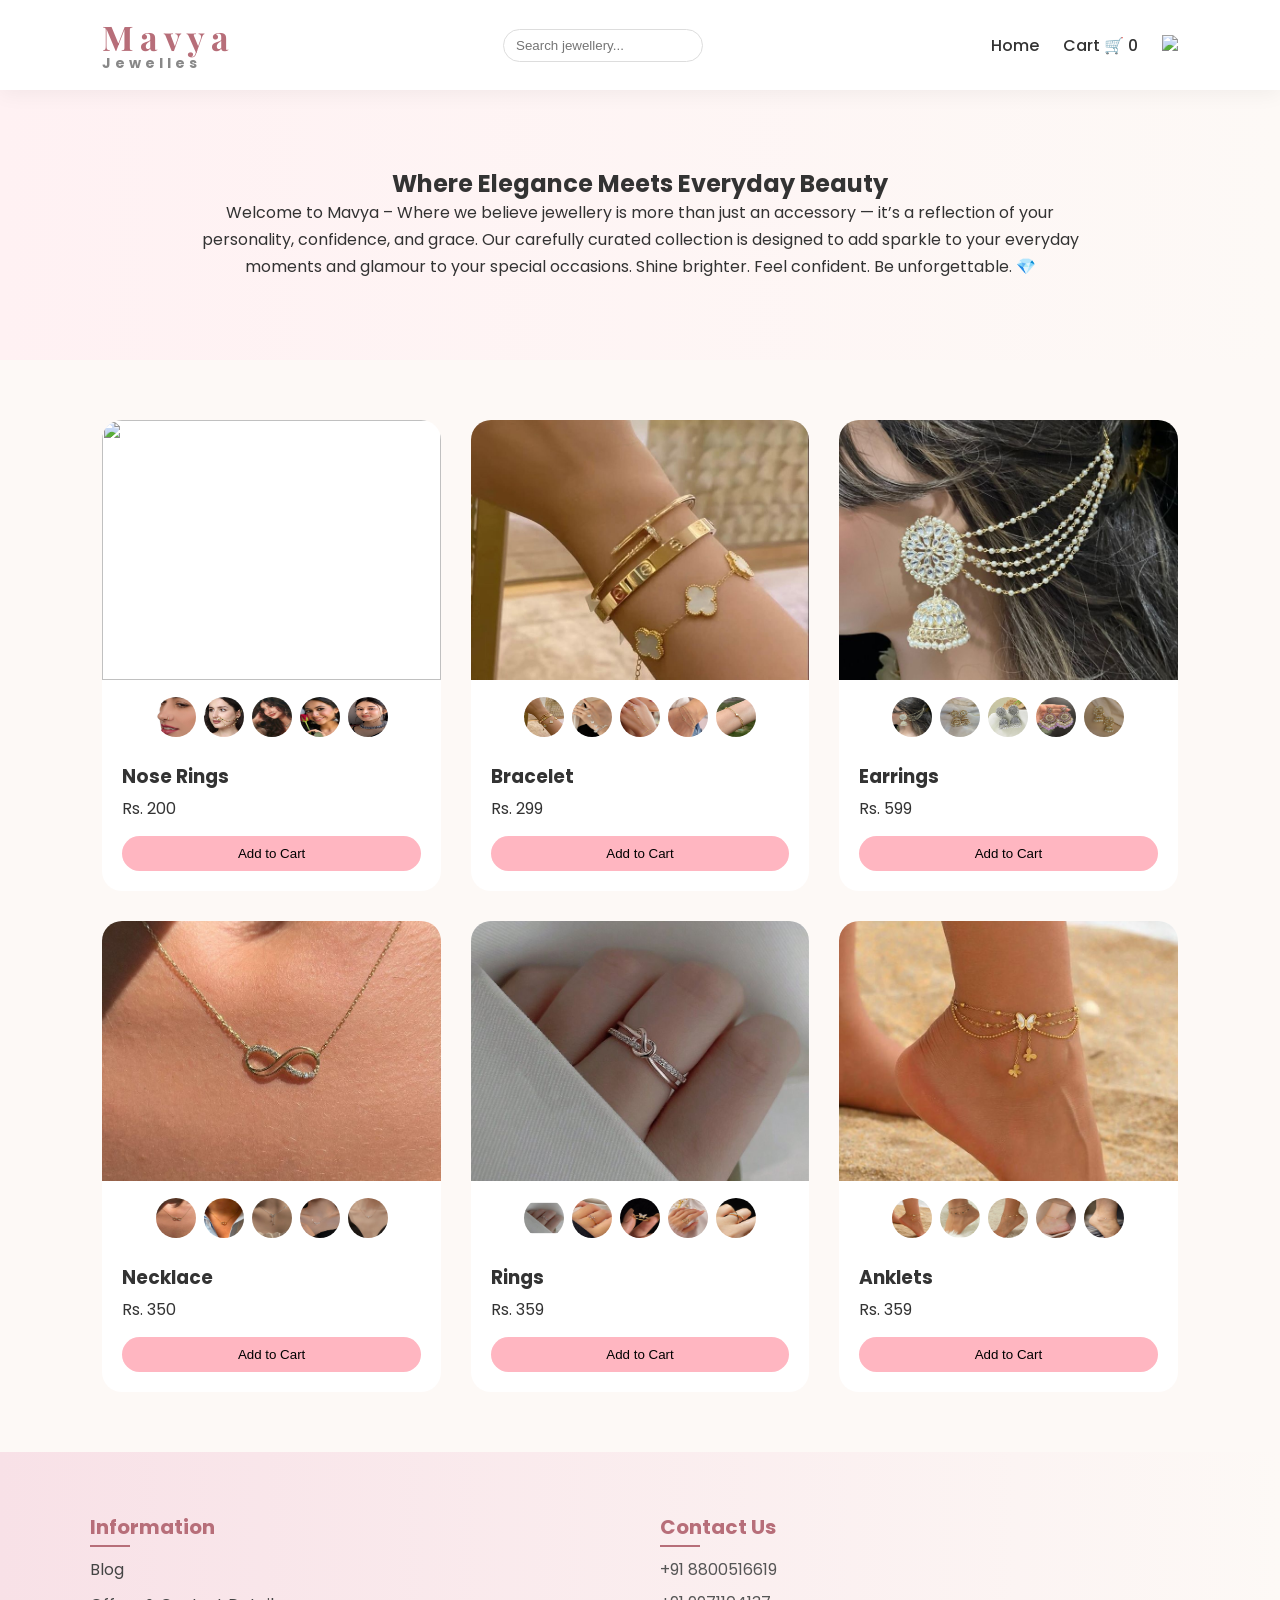
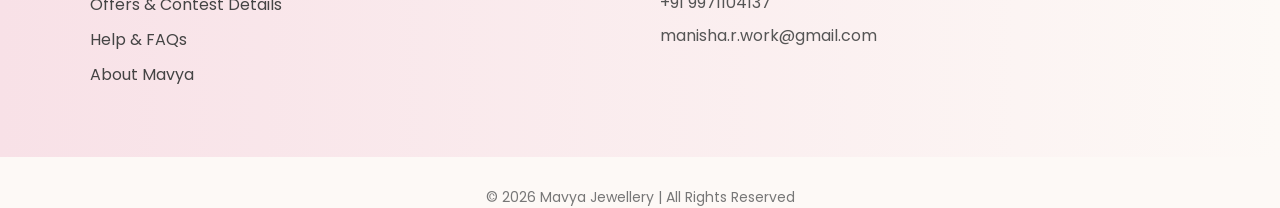
==== commit 352d0ae9: "Add files via upload mobile view changes" ====
--- a/index.html
+++ b/index.html
@@ -24,6 +24,7 @@
 </a>
     </nav>
 </header>
+
 
 
 <!-- Hero Section -->
--- a/style.css
+++ b/style.css
@@ -80,11 +80,22 @@
     background: linear-gradient(to right, #fff1f3, #fdf9f6);
 }
 
-.hero h2 {
-    font-size: 40px;
-    color: #b76e79;
-    animation: fadeUp 1s ease;
-}
+/* HERO TEXT FIX */
+.hero h2{
+    line-height: 1.2;
+}
+
+/* MOBILE VIEW FIX */
+@media (max-width:768px){
+
+    .hero h2{
+        font-size: 26px;
+        max-width: 300px;
+        margin: auto;
+    }
+
+}
+
 
 .hero p {
     line-height: 1.7;
@@ -492,4 +503,105 @@
 .blog-content button:hover {
     transform: scale(1.03);
     box-shadow: 0 5px 15px rgba(0,0,0,0.1);
+}
+
+/* ================= PAGE LOAD ANIMATION ================= */
+
+body {
+    opacity: 0;
+    transform: translateY(20px);
+    transition: all 0.8s ease;
+}
+
+/* jab page load ho jaye */
+body.loaded {
+    opacity: 1;
+    transform: translateY(0);
+}
+
+/* ================= MOBILE PRODUCT SCROLL ANIMATION ================= */
+
+@media (max-width:768px){
+
+    .product{
+        opacity: 0;
+        transform: translateY(40px);
+        transition: all 0.6s ease;
+    }
+
+    .product.show{
+        opacity: 1;
+        transform: translateY(0);
+    }
+
+}
+
+/* ================= MOBILE NAVBAR ONLY ================= */
+
+@media (max-width:768px){
+
+    header{
+        display: grid;
+        grid-template-columns: auto 1fr auto;
+        align-items: center;
+        gap: 10px;
+    }
+
+    /* LEFT → LOGO */
+    .logo{
+        grid-column: 1;
+        font-size: 20px;
+    }
+
+    /* CENTER → SEARCH */
+    #searchBar{
+        grid-column: 2;
+        width: 100%;
+        max-width: 180px;
+        padding: 6px 10px;
+        font-size: 12px;
+    }
+
+    /* RIGHT → ICONS */
+    nav{
+        grid-column: 3;
+        display: flex;
+        align-items: center;
+        gap: 8px;
+    }
+
+    /* ❌ HOME HIDE (mobile pe nahi chahiye) */
+    .home-link{
+        display: none;
+    }
+
+    /* ❌ CART TEXT HIDE */
+    .cart-link{
+        font-size: 0;
+        position: relative;
+    }
+
+    /* ✔ only icon show */
+    .cart-link::after{
+        content: "🛒";
+        font-size: 18px;
+    }
+
+    /* cart count badge */
+    #cart-count{
+        position: absolute;
+        top: -5px;
+        right: -8px;
+        background: #b76e79;
+        color: white;
+        font-size: 10px;
+        padding: 2px 5px;
+        border-radius: 50%;
+    }
+
+    /* profile icon */
+    #profile-icon{
+        width: 22px;
+    }
+
 }
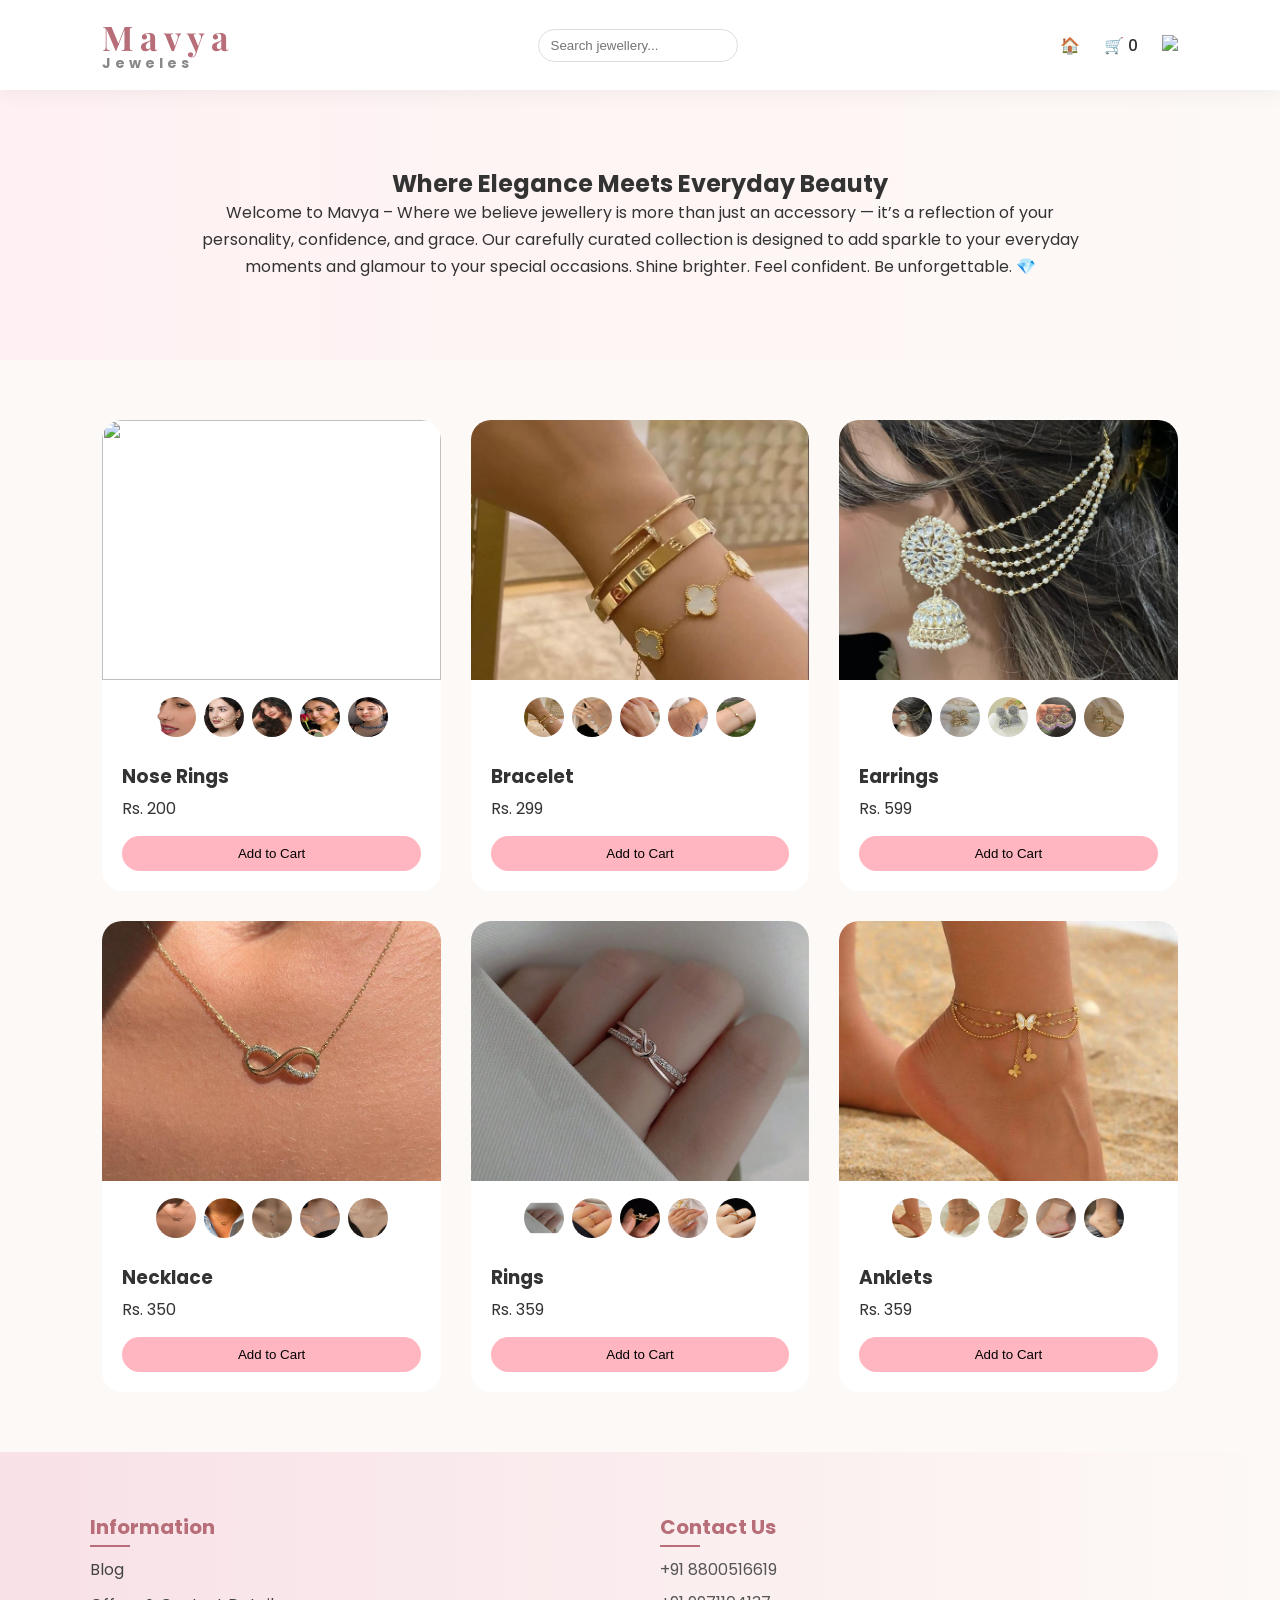
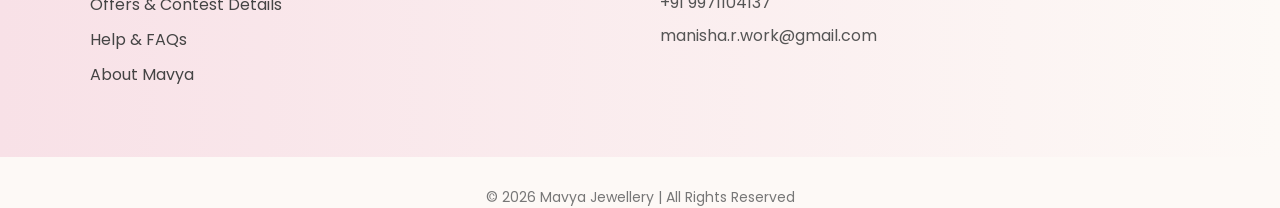
==== commit 336ee7f9: "Add files via upload updated" ====
--- a/index.html
+++ b/index.html
@@ -11,14 +11,14 @@
 <header>
     <h1 class="logo">
     <span class="brand">Mavya</span>
-    <span class="sub">Jewelles</span>
+    <span class="sub">Jeweles</span>
 </h1>
 
     <input type="text" id="searchBar" placeholder="Search jewellery..." onkeyup="searchProducts()">
 
     <nav>
-        <a href="index.html">Home</a>
-        <a href="cart.html">Cart 🛒 <span id="cart-count">0</span></a>
+        <a href="index.html">🏠</a>
+        <a href="cart.html">🛒 <span id="cart-count">0</span></a>
         <a href="login.html" id="profile-link">
 <img id="profile-icon" src="https://cdn-icons-png.flaticon.com/512/847/847969.png" width="28">
 </a>
@@ -240,18 +240,18 @@
             <h2>Information</h2>
             <ul>
 <li>
-<a href="javascript:void(0);" onclick="openBlog()">Blog</a>
+<a href="javascript:void(0);" onclick="openBlog(event)">Blog</a>
 </li>
 
 <li>
-<a href="javascript:void(0);" onclick="openOffers()">Offers & Contest Details</a>
+<a href="javascript:void(0);" onclick="openOffers(event)">Offers & Contest Details</a>
 </li>
 
 <li>
-<a href="javascript:void(0);" onclick="openHelp()">Help & FAQs</a>
+<a href="javascript:void(0);" onclick="openHelp(event)">Help & FAQs</a>
 </li>
 <li>
-<a href="javascript:void(0);" onclick="openAbout()">About Mavya</a>
+<a href="javascript:void(0);" onclick="openAbout(event)">About Mavya</a>
 </li>
 </ul>
         </div>
@@ -413,7 +413,7 @@
 </p>
 
 <p>
-At <strong>Aloura</strong>, we don’t just sell jewellery — we celebrate confidence, beauty, and self-expression.
+At <strong> Mavya </strong>, we don’t just sell jewellery — we celebrate confidence, beauty, and self-expression.
 </p>
 
 <p>
--- a/style.css
+++ b/style.css
@@ -96,15 +96,19 @@
 
 }
 
-
 .hero p {
     line-height: 1.7;
 }
 
 /* HERO ANIMATION */
-@keyframes fadeUp {
-    from { opacity: 0; transform: translateY(40px); }
-    to { opacity: 1; transform: translateY(0); }
+
+@keyframes slideUp {
+    from {
+        transform: translateY(100%);
+    }
+    to {
+        transform: translateY(0);
+    }
 }
 
 /* PRODUCTS GRID (FIXED) */
@@ -224,6 +228,17 @@
         grid-template-columns: 1fr;
     }
 }
+@media (max-width:768px){
+
+    .blog-modal{
+        align-items: flex-start;
+    }
+
+    .blog-content{
+        width: 95%;
+        max-height: 80vh;
+    }
+}
 
 /* ===== LOGO STYLING ===== */
 
@@ -336,36 +351,35 @@
 }
 
 .blog-modal {
-    display: none;   /* ❗ default hidden */
+    display: none;
     position: fixed;
-    top: 0;
+    top: 0;   
     left: 0;
     width: 100%;
     height: 100%;
-
-    background: rgba(0,0,0,0.6);
+    background: rgba(0,0,0,0.5);
 
     justify-content: center;
-    align-items: center;
+    align-items: center;   /* ✅ center me laega */
 
     z-index: 9999;
 }
-
-/* ACTIVE STATE */
+/* 👇 IMPORTANT */
 .blog-modal.active {
     display: flex;
 }
 
 .blog-content {
-    background: white;
-    padding: 30px;
-    border-radius: 12px;
-    max-width: 600px;
-    width: 90%;
+    background: #fff;
+    width: 100%;
     max-height: 80vh;
+
+    border-radius: 20px 20px 0 0;
+    padding: 20px;
+
     overflow-y: auto;
-    position: relative;
-    animation: popup 0.3s ease;
+
+    animation: slideUp 0.3s ease;
 }
 
 /* ===== PREMIUM FOOTER FIX ===== */
@@ -533,9 +547,11 @@
         opacity: 1;
         transform: translateY(0);
     }
-
-}
-
+    .blog-modal{
+        align-items: flex-start;   /* ✅ center ki jagah top + space */
+        padding-top: 80px;         /* ✅ navbar ke niche spacing */
+    }
+}
 /* ================= MOBILE NAVBAR ONLY ================= */
 
 @media (max-width:768px){
@@ -604,4 +620,30 @@
         width: 22px;
     }
 
+}
+
+@media (max-width: 768px) {
+  html {
+    scroll-padding-top: 100px;
+  }
+}
+
+/* Toast message style */
+.toast {
+    position: fixed;
+    bottom: 20px;
+    right: 20px;
+    background: #b76e79;
+    color: white;
+    padding: 12px 18px;
+    border-radius: 20px;
+    font-size: 14px;
+    animation: fadeInOut 2s ease;
+}
+
+@keyframes fadeInOut {
+    0% {opacity:0; transform:translateY(20px);}
+    20% {opacity:1; transform:translateY(0);}
+    80% {opacity:1;}
+    100% {opacity:0; transform:translateY(20px);}
 }
